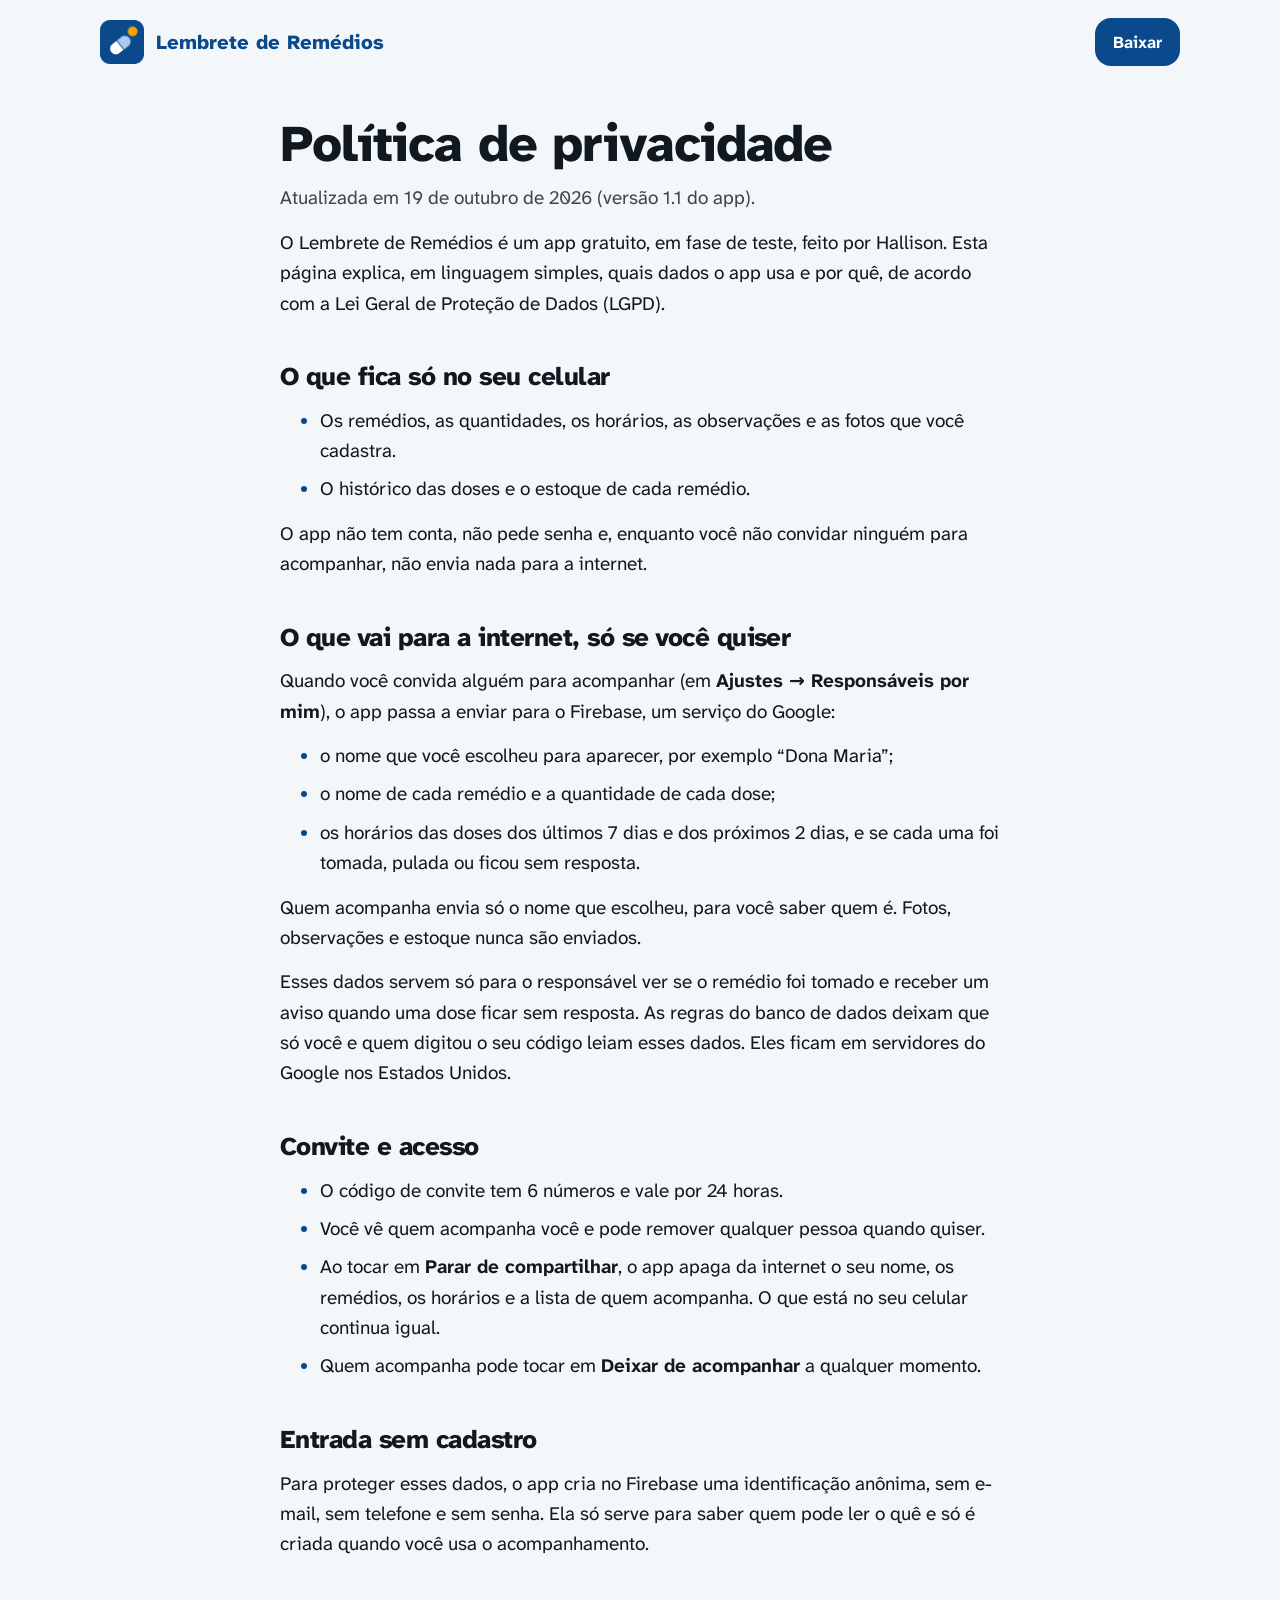
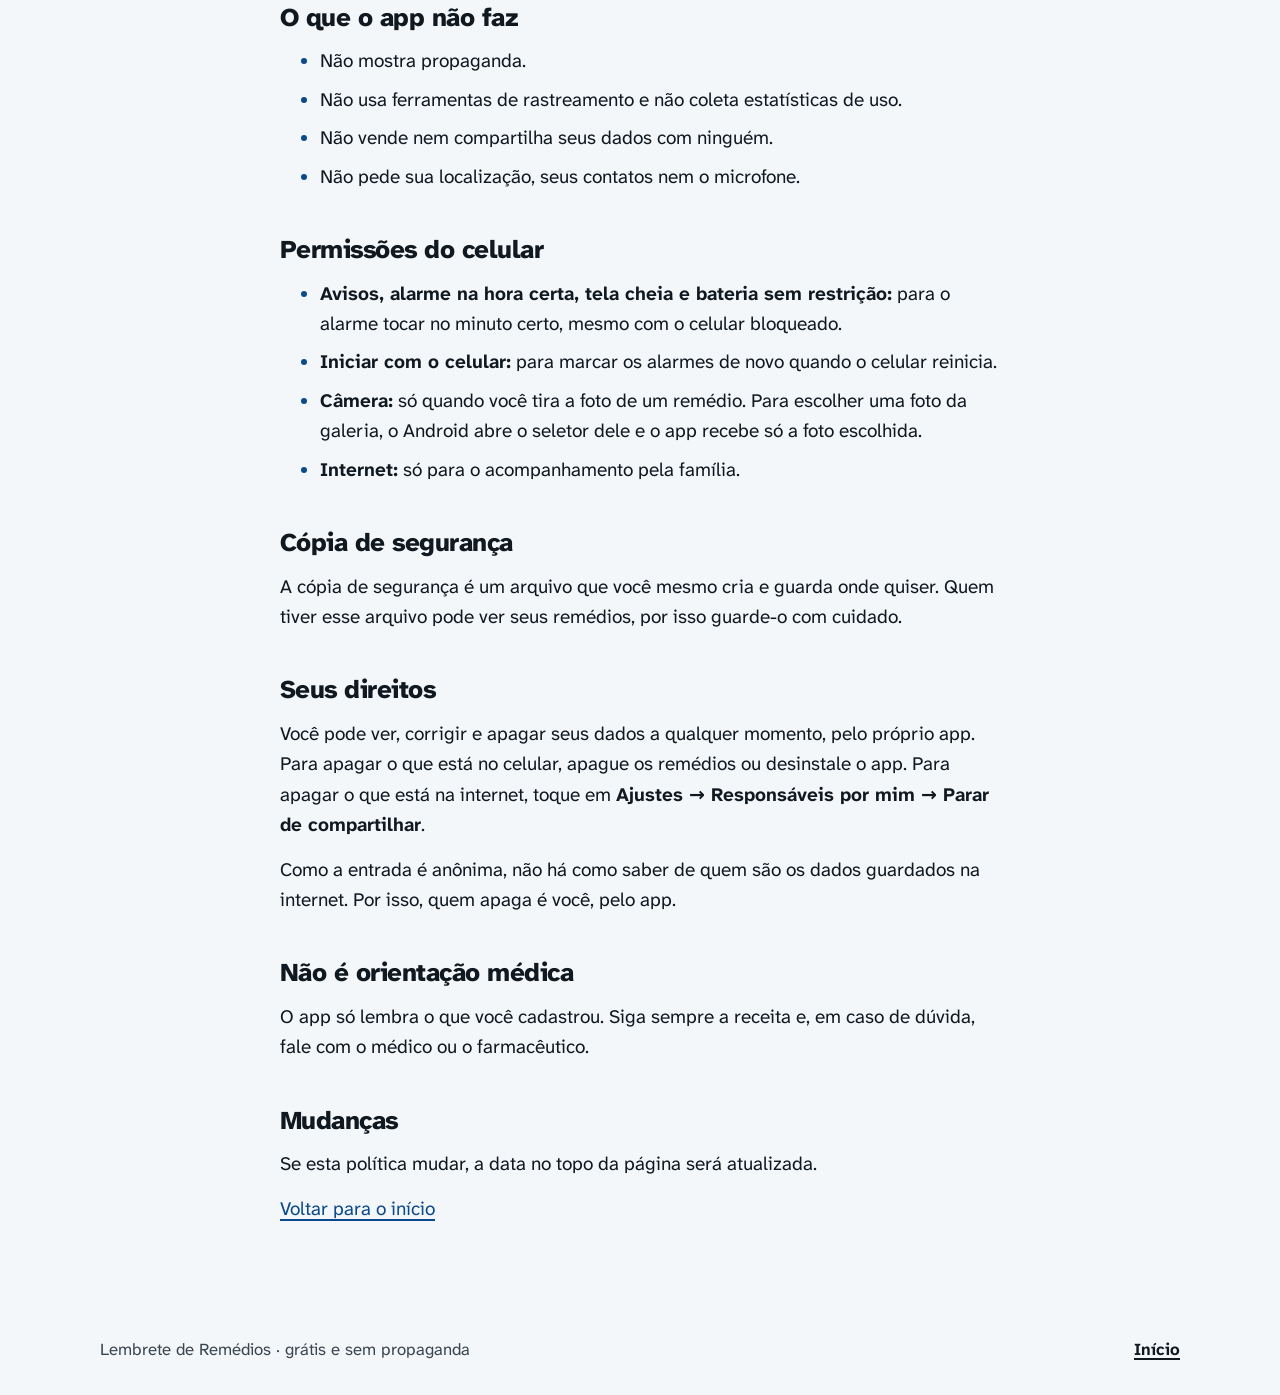
==== privacidade.html @ f66cbd7a "Pagina de download do Lembrete de Remedios" ====
<!doctype html>
<html lang="pt-BR">
<head>
  <meta charset="utf-8">
  <meta name="viewport" content="width=device-width, initial-scale=1, viewport-fit=cover">
  <title>Privacidade do Lembrete de Remédios</title>
  <meta name="description" content="Quais dados o app Lembrete de Remédios usa, onde ficam e como apagar, em linguagem simples.">
  <link rel="canonical" href="https://typwx.github.io/lembrete-remedios/privacidade.html">
  <meta name="theme-color" content="#0A4A8C">
  <link rel="icon" type="image/png" href="favicon.png">
  <link rel="apple-touch-icon" href="apple-touch-icon.png">
  <link rel="preconnect" href="https://fonts.googleapis.com">
  <link rel="preconnect" href="https://fonts.gstatic.com" crossorigin>
  <link rel="stylesheet" href="https://fonts.googleapis.com/css2?family=Atkinson+Hyperlegible+Next:wght@400;700;800&display=swap">
  <link rel="stylesheet" href="estilo.css">
</head>
<body>
  <a class="pular" href="#conteudo">Pular para o conteúdo</a>

  <header class="topo">
    <div class="largura">
      <a class="marca" href="./" aria-label="Lembrete de Remédios, início">
        <img src="icone-192.png" alt="Ícone do app" width="44" height="44">
        <span>Lembrete de Remédios</span>
      </a>
      <nav aria-label="Principal">
        <a class="botao pequeno" href="https://github.com/TypwX/lembrete-remedios/releases/latest/download/LembreteDeRemedios.apk">Baixar</a>
      </nav>
    </div>
  </header>

  <main id="conteudo" class="largura texto-longo">
    <h1>Política de privacidade</h1>
    <p class="data">Atualizada em 19 de outubro de 2026 (versão 1.1 do app).</p>

    <p>O Lembrete de Remédios é um app gratuito, em fase de teste, feito por Hallison. Esta página explica, em linguagem simples, quais dados o app usa e por quê, de acordo com a Lei Geral de Proteção de Dados (LGPD).</p>

    <h2>O que fica só no seu celular</h2>
    <ul>
      <li>Os remédios, as quantidades, os horários, as observações e as fotos que você cadastra.</li>
      <li>O histórico das doses e o estoque de cada remédio.</li>
    </ul>
    <p>O app não tem conta, não pede senha e, enquanto você não convidar ninguém para acompanhar, não envia nada para a internet.</p>

    <h2>O que vai para a internet, só se você quiser</h2>
    <p>Quando você convida alguém para acompanhar (em <strong>Ajustes → Responsáveis por mim</strong>), o app passa a enviar para o Firebase, um serviço do Google:</p>
    <ul>
      <li>o nome que você escolheu para aparecer, por exemplo “Dona Maria”;</li>
      <li>o nome de cada remédio e a quantidade de cada dose;</li>
      <li>os horários das doses dos últimos 7 dias e dos próximos 2 dias, e se cada uma foi tomada, pulada ou ficou sem resposta.</li>
    </ul>
    <p>Quem acompanha envia só o nome que escolheu, para você saber quem é. Fotos, observações e estoque nunca são enviados.</p>
    <p>Esses dados servem só para o responsável ver se o remédio foi tomado e receber um aviso quando uma dose ficar sem resposta. As regras do banco de dados deixam que só você e quem digitou o seu código leiam esses dados. Eles ficam em servidores do Google nos Estados Unidos.</p>

    <h2>Convite e acesso</h2>
    <ul>
      <li>O código de convite tem 6 números e vale por 24 horas.</li>
      <li>Você vê quem acompanha você e pode remover qualquer pessoa quando quiser.</li>
      <li>Ao tocar em <strong>Parar de compartilhar</strong>, o app apaga da internet o seu nome, os remédios, os horários e a lista de quem acompanha. O que está no seu celular continua igual.</li>
      <li>Quem acompanha pode tocar em <strong>Deixar de acompanhar</strong> a qualquer momento.</li>
    </ul>

    <h2>Entrada sem cadastro</h2>
    <p>Para proteger esses dados, o app cria no Firebase uma identificação anônima, sem e-mail, sem telefone e sem senha. Ela só serve para saber quem pode ler o quê e só é criada quando você usa o acompanhamento.</p>

    <h2>O que o app não faz</h2>
    <ul>
      <li>Não mostra propaganda.</li>
      <li>Não usa ferramentas de rastreamento e não coleta estatísticas de uso.</li>
      <li>Não vende nem compartilha seus dados com ninguém.</li>
      <li>Não pede sua localização, seus contatos nem o microfone.</li>
    </ul>

    <h2>Permissões do celular</h2>
    <ul>
      <li><strong>Avisos, alarme na hora certa, tela cheia e bateria sem restrição:</strong> para o alarme tocar no minuto certo, mesmo com o celular bloqueado.</li>
      <li><strong>Iniciar com o celular:</strong> para marcar os alarmes de novo quando o celular reinicia.</li>
      <li><strong>Câmera:</strong> só quando você tira a foto de um remédio. Para escolher uma foto da galeria, o Android abre o seletor dele e o app recebe só a foto escolhida.</li>
      <li><strong>Internet:</strong> só para o acompanhamento pela família.</li>
    </ul>

    <h2>Cópia de segurança</h2>
    <p>A cópia de segurança é um arquivo que você mesmo cria e guarda onde quiser. Quem tiver esse arquivo pode ver seus remédios, por isso guarde-o com cuidado.</p>

    <h2>Seus direitos</h2>
    <p>Você pode ver, corrigir e apagar seus dados a qualquer momento, pelo próprio app. Para apagar o que está no celular, apague os remédios ou desinstale o app. Para apagar o que está na internet, toque em <strong>Ajustes → Responsáveis por mim → Parar de compartilhar</strong>.</p>
    <p>Como a entrada é anônima, não há como saber de quem são os dados guardados na internet. Por isso, quem apaga é você, pelo app.</p>

    <h2>Não é orientação médica</h2>
    <p>O app só lembra o que você cadastrou. Siga sempre a receita e, em caso de dúvida, fale com o médico ou o farmacêutico.</p>

    <h2>Mudanças</h2>
    <p>Se esta política mudar, a data no topo da página será atualizada.</p>

    <p><a href="./">Voltar para o início</a></p>
  </main>

  <footer class="rodape">
    <div class="largura">
      <span>Lembrete de Remédios · grátis e sem propaganda</span>
      <a href="./">Início</a>
    </div>
  </footer>
</body>
</html>
---- estilo.css ----
/* Lembrete de Remédios: página de download.
   Mesmo mundo visual do app: azul do app, fonte Atkinson Hyperlegible (feita para
   quem enxerga pouco), fundo gelo e contraste alto. Uma única ousadia: a hora do
   alarme gigante atrás do celular na abertura. */

:root {
  --gelo: #F4F7FA;
  --branco: #FFFFFF;
  --tinta: #101820;
  --tinta-suave: #3A4550;
  --azul: #0A4A8C;
  --azul-escuro: #073566;
  --azul-claro: #E2ECF8;
  --azul-numero: #DCE7F3;
  --verde: #0A5530;
  --ambar: #F5A400;
  --borda: rgba(16, 24, 32, 0.12);
  --sombra-celular: 0 34px 60px -28px rgba(10, 40, 80, 0.45);
  --raio: 16px;
  --fonte: "Atkinson Hyperlegible Next", "Atkinson Hyperlegible", system-ui, -apple-system, "Segoe UI", Roboto, sans-serif;
  --ease-out: cubic-bezier(0.23, 1, 0.32, 1);
  color-scheme: light;
}

* { box-sizing: border-box; }
html { scroll-behavior: smooth; -webkit-text-size-adjust: 100%; }
body {
  margin: 0;
  background: var(--gelo);
  color: var(--tinta);
  font-family: var(--fonte);
  font-size: 1.1875rem;
  line-height: 1.6;
  overflow-wrap: break-word;
}
h1, h2, h3, p, ol, ul, dl, dd, figure { margin: 0; }
h1, h2, h3 { text-wrap: balance; line-height: 1.12; letter-spacing: -0.02em; }
img { max-width: 100%; height: auto; display: block; }
a { color: var(--azul); text-underline-offset: 0.2em; text-decoration-thickness: 2px; }
::selection { background: var(--azul); color: var(--branco); }
:focus-visible { outline: 3px solid var(--ambar); outline-offset: 3px; border-radius: 6px; }

.largura {
  width: 100%;
  max-width: 1120px;
  margin-inline: auto;
  padding-left: max(20px, env(safe-area-inset-left, 0px));
  padding-right: max(20px, env(safe-area-inset-right, 0px));
}

.pular {
  position: absolute; left: 12px; top: -60px; z-index: 10;
  background: var(--tinta); color: var(--branco); padding: 10px 16px; border-radius: 10px; font-weight: 700;
}
.pular:focus { top: 12px; }

/* ── Topo ── */
.topo { padding-block: 18px; }
.topo .largura { display: flex; align-items: center; justify-content: space-between; gap: 16px; }
.marca { display: inline-flex; align-items: center; gap: 12px; color: var(--azul); font-weight: 800; font-size: 1.25rem; text-decoration: none; }
.marca img { width: 44px; height: 44px; }
.topo nav { display: flex; align-items: center; gap: 28px; }
.topo nav a:not(.botao) { color: var(--tinta); font-weight: 700; text-decoration: none; font-size: 1.05rem; }

/* ── Botões ── */
.botao {
  display: inline-flex; align-items: center; justify-content: center; gap: 12px;
  min-height: 60px; padding: 0 28px; border-radius: var(--raio);
  background: var(--azul); color: var(--branco); font-weight: 700; font-size: 1.2rem; text-decoration: none;
  box-shadow: 0 10px 24px -14px rgba(10, 74, 140, 0.9);
  transition: transform 160ms var(--ease-out), background-color 160ms ease;
}
.botao:active { transform: scale(0.97); }
.botao svg { width: 24px; height: 24px; flex: none; }
.botao.pequeno { min-height: 48px; padding: 0 18px; font-size: 1.05rem; box-shadow: none; }
@media (hover: hover) and (pointer: fine) {
  .botao:hover { background: var(--azul-escuro); }
  .topo nav a:not(.botao):hover { color: var(--azul); }
}

/* ── Abertura ── */
.abertura { padding-block: 24px 72px; overflow: hidden; }
.abertura .largura { display: grid; grid-template-columns: minmax(0, 1.05fr) minmax(0, 0.95fr); align-items: center; gap: 40px; }
.abertura h1 { font-size: clamp(2.6rem, 6vw, 4.4rem); font-weight: 800; line-height: 1.04; max-width: 13ch; }
.abertura .resumo { margin-top: 20px; font-size: clamp(1.2rem, 1.9vw, 1.4rem); color: var(--tinta-suave); max-width: 34ch; }
.acao { margin-top: 32px; display: grid; justify-items: start; gap: 14px; }
.acao .detalhes { color: var(--tinta-suave); font-size: 1.05rem; }
.acao .detalhes a { font-weight: 700; }

/* A hora fica acima do celular, que cobre só a parte de baixo dos números. */
.relogio {
  --hora: clamp(7rem, 13.5vw, 11.5rem);
  position: relative; display: grid; justify-items: center;
  padding-top: calc(var(--hora) * 0.62);
}
.relogio .hora {
  position: absolute; top: 0; left: 50%; transform: translateX(-50%);
  font-weight: 800; font-size: var(--hora); letter-spacing: -0.03em; line-height: 1;
  color: var(--azul-numero); white-space: nowrap; user-select: none;
  font-variant-numeric: tabular-nums;
}
.celular {
  position: relative; width: min(280px, 76vw); padding: 10px; border-radius: 46px; background: #0D1520;
  box-shadow: var(--sombra-celular), inset 0 0 0 2px rgba(255, 255, 255, 0.07);
}
.celular::before { content: ""; position: absolute; top: 4px; left: 50%; width: 64px; height: 3px; margin-left: -32px; border-radius: 2px; background: rgba(255, 255, 255, 0.16); }
.celular img { width: 100%; border-radius: 36px; aspect-ratio: 390 / 844; object-fit: cover; }
.celular.medio { width: min(250px, 64vw); border-radius: 40px; }
.celular.medio img { border-radius: 31px; }

/* O momento da página: o celular "toca" uma vez ao abrir. */
.abertura .celular { animation: tocar 0.62s linear 0.9s 2 both; }
.abertura .celular::after {
  content: ""; position: absolute; inset: -2px; border-radius: 48px; pointer-events: none;
  box-shadow: 0 0 0 0 rgba(245, 164, 0, 0.55);
  animation: aro 1.5s var(--ease-out) 0.9s 2 both;
}
@keyframes tocar {
  0%, 100% { transform: none; }
  15% { transform: translateX(-6px) rotate(-1deg); }
  35% { transform: translateX(6px) rotate(1deg); }
  55% { transform: translateX(-5px) rotate(-0.6deg); }
  75% { transform: translateX(5px) rotate(0.6deg); }
}
@keyframes aro {
  from { box-shadow: 0 0 0 0 rgba(245, 164, 0, 0.55); }
  to { box-shadow: 0 0 0 28px rgba(245, 164, 0, 0); }
}

/* ── Seções ── */
.secao { padding-block: 88px; }
.secao h2 { font-size: clamp(2rem, 4.2vw, 3rem); font-weight: 800; max-width: 20ch; }
.secao .intro { margin-top: 16px; color: var(--tinta-suave); font-size: 1.25rem; max-width: 52ch; }

/* Como funciona: passos alternados com a tela real de cada um */
.passos { list-style: none; padding: 0; margin-top: 56px; display: grid; gap: 72px; }
.passo { display: grid; grid-template-columns: 1fr 1fr; align-items: center; gap: 48px; }
.passo:nth-child(even) .passo-texto { order: 2; }
.passo-texto { display: grid; gap: 12px; max-width: 34rem; }
.passo-numero {
  width: 56px; height: 56px; border-radius: 50%; display: grid; place-items: center;
  background: var(--azul); color: var(--branco); font-weight: 800; font-size: 1.5rem;
}
.passo h3 { font-size: clamp(1.6rem, 3vw, 2.1rem); font-weight: 800; }
.passo p { color: var(--tinta-suave); }
.passo figure { justify-self: center; }

/* Faixa azul: acessibilidade */
.faixa { background: var(--azul); color: var(--branco); }
.faixa h2 { color: var(--branco); }
.faixa .intro { color: #CFE2F8; }
.faixa .largura { display: grid; grid-template-columns: minmax(0, 0.9fr) minmax(0, 1.1fr); gap: 56px; align-items: start; }
.fatos { list-style: none; padding: 0; display: grid; gap: 22px; }
.fatos li { display: grid; grid-template-columns: 32px minmax(0, 1fr); gap: 14px; align-items: start; font-size: 1.25rem; }
.fatos svg { width: 32px; height: 32px; color: var(--ambar); }
.fatos strong { display: block; font-size: 1.35rem; }
.fatos span { color: #CFE2F8; }

/* Recursos: lista em duas colunas, sem cartões */
.recursos { display: grid; grid-template-columns: minmax(0, 1.25fr) minmax(0, 0.75fr); gap: 56px; align-items: start; margin-top: 48px; }
.recursos dl { display: grid; grid-template-columns: 1fr 1fr; gap: 0 40px; }
.recursos dl div { padding-block: 22px; border-top: 1px solid var(--borda); }
.recursos dt { font-weight: 800; font-size: 1.3rem; }
.recursos dd { margin-top: 6px; color: var(--tinta-suave); }
.recursos figure { justify-self: center; position: sticky; top: 24px; }

/* Família: fundo branco, dois celulares */
.familia { background: var(--branco); }
.familia .largura { display: grid; grid-template-columns: minmax(0, 1fr) minmax(0, 1fr); gap: 56px; align-items: center; }
.etapas { list-style: none; padding: 0; margin-top: 32px; display: grid; gap: 18px; counter-reset: etapa; }
.etapas li { counter-increment: etapa; display: grid; grid-template-columns: 40px minmax(0, 1fr); gap: 14px; font-size: 1.2rem; }
.etapas li::before {
  content: counter(etapa); width: 40px; height: 40px; border-radius: 50%; display: grid; place-items: center;
  background: var(--azul-claro); color: var(--azul); font-weight: 800;
}
.nota { margin-top: 24px; padding: 16px 20px; border-radius: var(--raio); background: var(--gelo); color: var(--tinta-suave); font-size: 1.1rem; }
.dupla { display: flex; justify-content: center; align-items: flex-start; gap: 20px; }
.dupla .celular:last-child { margin-top: 56px; }

/* Instalar */
.instalar .largura { display: grid; grid-template-columns: minmax(0, 1.1fr) minmax(0, 0.9fr); gap: 56px; align-items: start; }
.instrucoes { list-style: none; padding: 0; margin-top: 36px; display: grid; gap: 24px; counter-reset: passo; }
.instrucoes li { counter-increment: passo; display: grid; grid-template-columns: 48px minmax(0, 1fr); gap: 16px; font-size: 1.2rem; }
.instrucoes li::before {
  content: counter(passo); width: 48px; height: 48px; border-radius: 14px; display: grid; place-items: center;
  background: var(--azul); color: var(--branco); font-weight: 800; font-size: 1.3rem;
}
.instrucoes strong { display: block; font-size: 1.3rem; }
.aviso-instalar {
  background: var(--branco); border: 1px solid var(--borda); border-radius: 20px; padding: 28px; display: grid; gap: 14px;
}
.aviso-instalar h3 { font-size: 1.45rem; font-weight: 800; }
.aviso-instalar p { color: var(--tinta-suave); }

/* Perguntas */
.perguntas { margin-top: 40px; display: grid; gap: 12px; max-width: 820px; }
.perguntas details { background: var(--branco); border: 1px solid var(--borda); border-radius: var(--raio); }
.perguntas summary {
  list-style: none; cursor: pointer; padding: 20px 24px; font-weight: 800; font-size: 1.25rem;
  display: flex; justify-content: space-between; align-items: center; gap: 16px; min-height: 64px;
}
.perguntas summary::-webkit-details-marker { display: none; }
.perguntas summary::after {
  content: ""; flex: none; width: 14px; height: 14px; border-right: 3px solid var(--azul); border-bottom: 3px solid var(--azul);
  transform: rotate(45deg) translate(-3px, -3px); transition: transform 200ms var(--ease-out);
}
.perguntas details[open] summary::after { transform: rotate(225deg) translate(-3px, -3px); }
.perguntas details p { padding: 0 24px 22px; color: var(--tinta-suave); max-width: 64ch; }

/* Fecho */
.fecho { background: var(--azul-escuro); color: var(--branco); text-align: center; }
.fecho .largura { display: grid; justify-items: center; gap: 22px; }
.fecho h2 { color: var(--branco); max-width: 18ch; }
.fecho p { color: #CFE2F8; font-size: 1.25rem; }
.fecho .botao { background: var(--branco); color: var(--azul); box-shadow: none; }
@media (hover: hover) and (pointer: fine) { .fecho .botao:hover { background: var(--azul-claro); } }

/* Rodapé */
.rodape { padding-block: 32px; color: var(--tinta-suave); font-size: 1.05rem; }
.rodape .largura { display: flex; flex-wrap: wrap; justify-content: space-between; align-items: center; gap: 12px 28px; }
.rodape a { color: var(--tinta); font-weight: 700; }

/* Privacidade */
.texto-longo { max-width: 760px; padding-block: 32px 80px; }
.texto-longo h1 { font-size: clamp(2.2rem, 5vw, 3.2rem); font-weight: 800; }
.texto-longo .data { margin-top: 10px; color: var(--tinta-suave); }
.texto-longo h2 { font-size: 1.6rem; font-weight: 800; margin-top: 44px; }
.texto-longo p, .texto-longo ul { margin-top: 14px; }
.texto-longo li { margin-top: 8px; }
.texto-longo li::marker { color: var(--azul); }

/* ── Celular e tablet ── */
@media (max-width: 900px) {
  .topo nav a:not(.botao) { display: none; }
  .abertura { padding-block: 8px 48px; }
  .abertura .largura, .faixa .largura, .familia .largura, .instalar .largura { grid-template-columns: minmax(0, 1fr); gap: 40px; }
  .relogio { --hora: clamp(5.5rem, 25vw, 9rem); }
  .secao { padding-block: 64px; }
  .passos { gap: 56px; margin-top: 40px; }
  .passo { grid-template-columns: minmax(0, 1fr); gap: 24px; }
  .passo:nth-child(even) .passo-texto { order: 0; }
  .recursos { grid-template-columns: minmax(0, 1fr); gap: 32px; }
  .recursos figure { position: static; }
  .dupla .celular:last-child { margin-top: 40px; }
}
@media (max-width: 560px) {
  .acao, .acao .botao { width: 100%; }
  .recursos dl { grid-template-columns: minmax(0, 1fr); }
  .dupla { gap: 12px; }
  .dupla .celular.medio { width: 46vw; padding: 7px; border-radius: 30px; }
  .dupla .celular.medio img { border-radius: 24px; }
  .marca span { font-size: 1.1rem; }
}

@media (prefers-reduced-motion: reduce) {
  html { scroll-behavior: auto; }
  .abertura .celular, .abertura .celular::after { animation: none; }
}
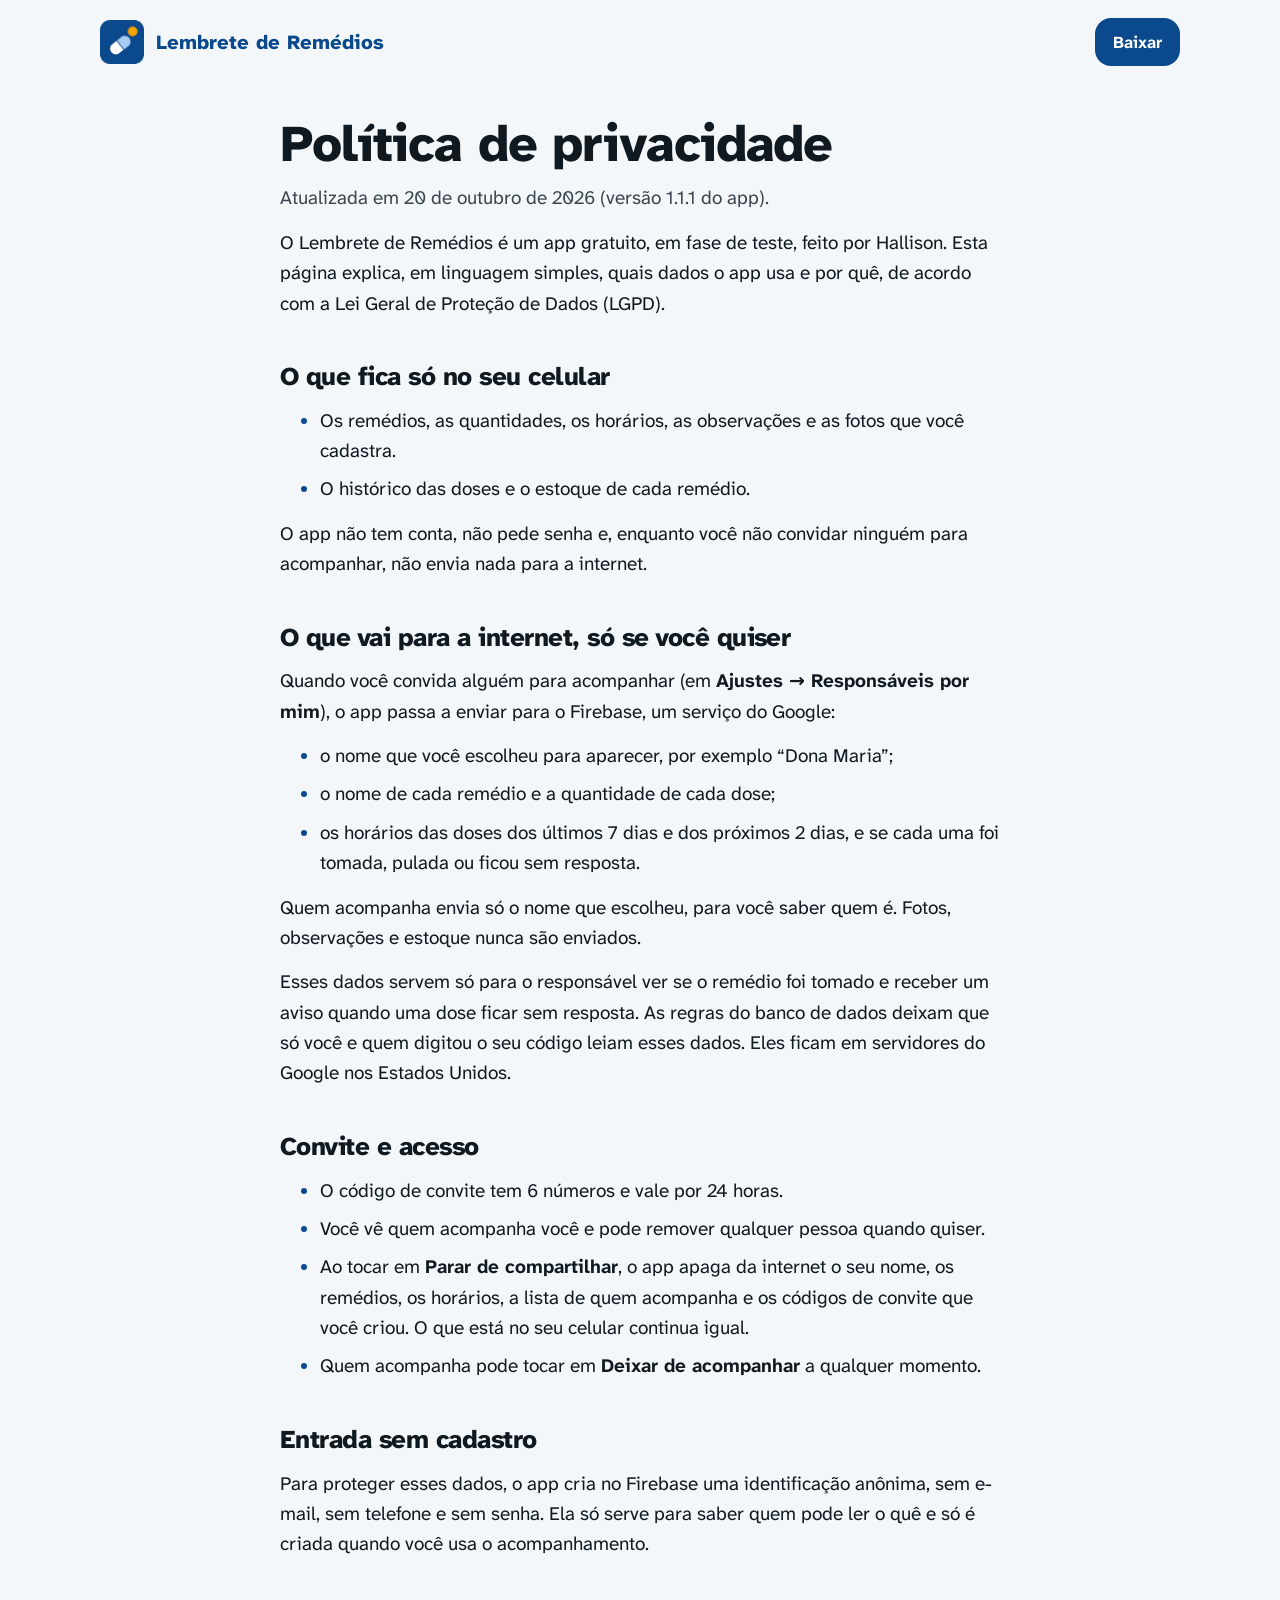
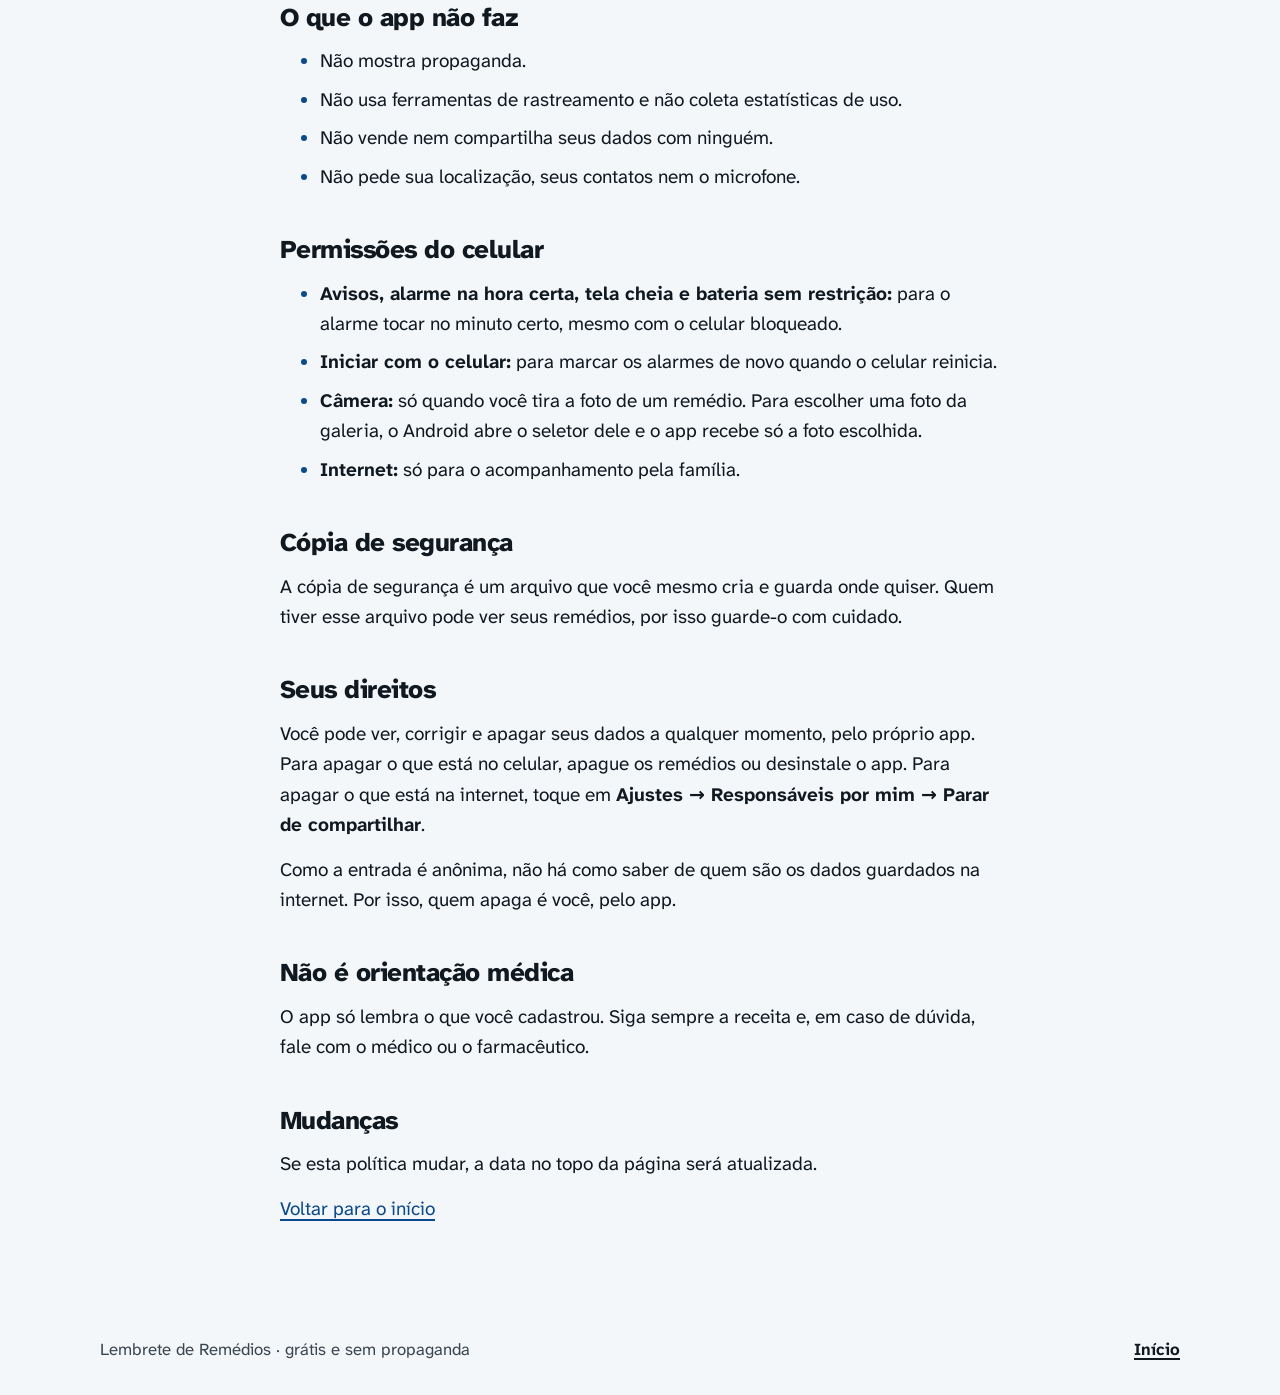
==== commit 7122ecc0: "Versao 1.1.1: arquivo de 66 MB" ====
--- a/privacidade.html
+++ b/privacidade.html
@@ -31,7 +31,7 @@
 
   <main id="conteudo" class="largura texto-longo">
     <h1>Política de privacidade</h1>
-    <p class="data">Atualizada em 19 de outubro de 2026 (versão 1.1 do app).</p>
+    <p class="data">Atualizada em 20 de outubro de 2026 (versão 1.1.1 do app).</p>
 
     <p>O Lembrete de Remédios é um app gratuito, em fase de teste, feito por Hallison. Esta página explica, em linguagem simples, quais dados o app usa e por quê, de acordo com a Lei Geral de Proteção de Dados (LGPD).</p>
 
@@ -56,7 +56,7 @@
     <ul>
       <li>O código de convite tem 6 números e vale por 24 horas.</li>
       <li>Você vê quem acompanha você e pode remover qualquer pessoa quando quiser.</li>
-      <li>Ao tocar em <strong>Parar de compartilhar</strong>, o app apaga da internet o seu nome, os remédios, os horários e a lista de quem acompanha. O que está no seu celular continua igual.</li>
+      <li>Ao tocar em <strong>Parar de compartilhar</strong>, o app apaga da internet o seu nome, os remédios, os horários, a lista de quem acompanha e os códigos de convite que você criou. O que está no seu celular continua igual.</li>
       <li>Quem acompanha pode tocar em <strong>Deixar de acompanhar</strong> a qualquer momento.</li>
     </ul>
 
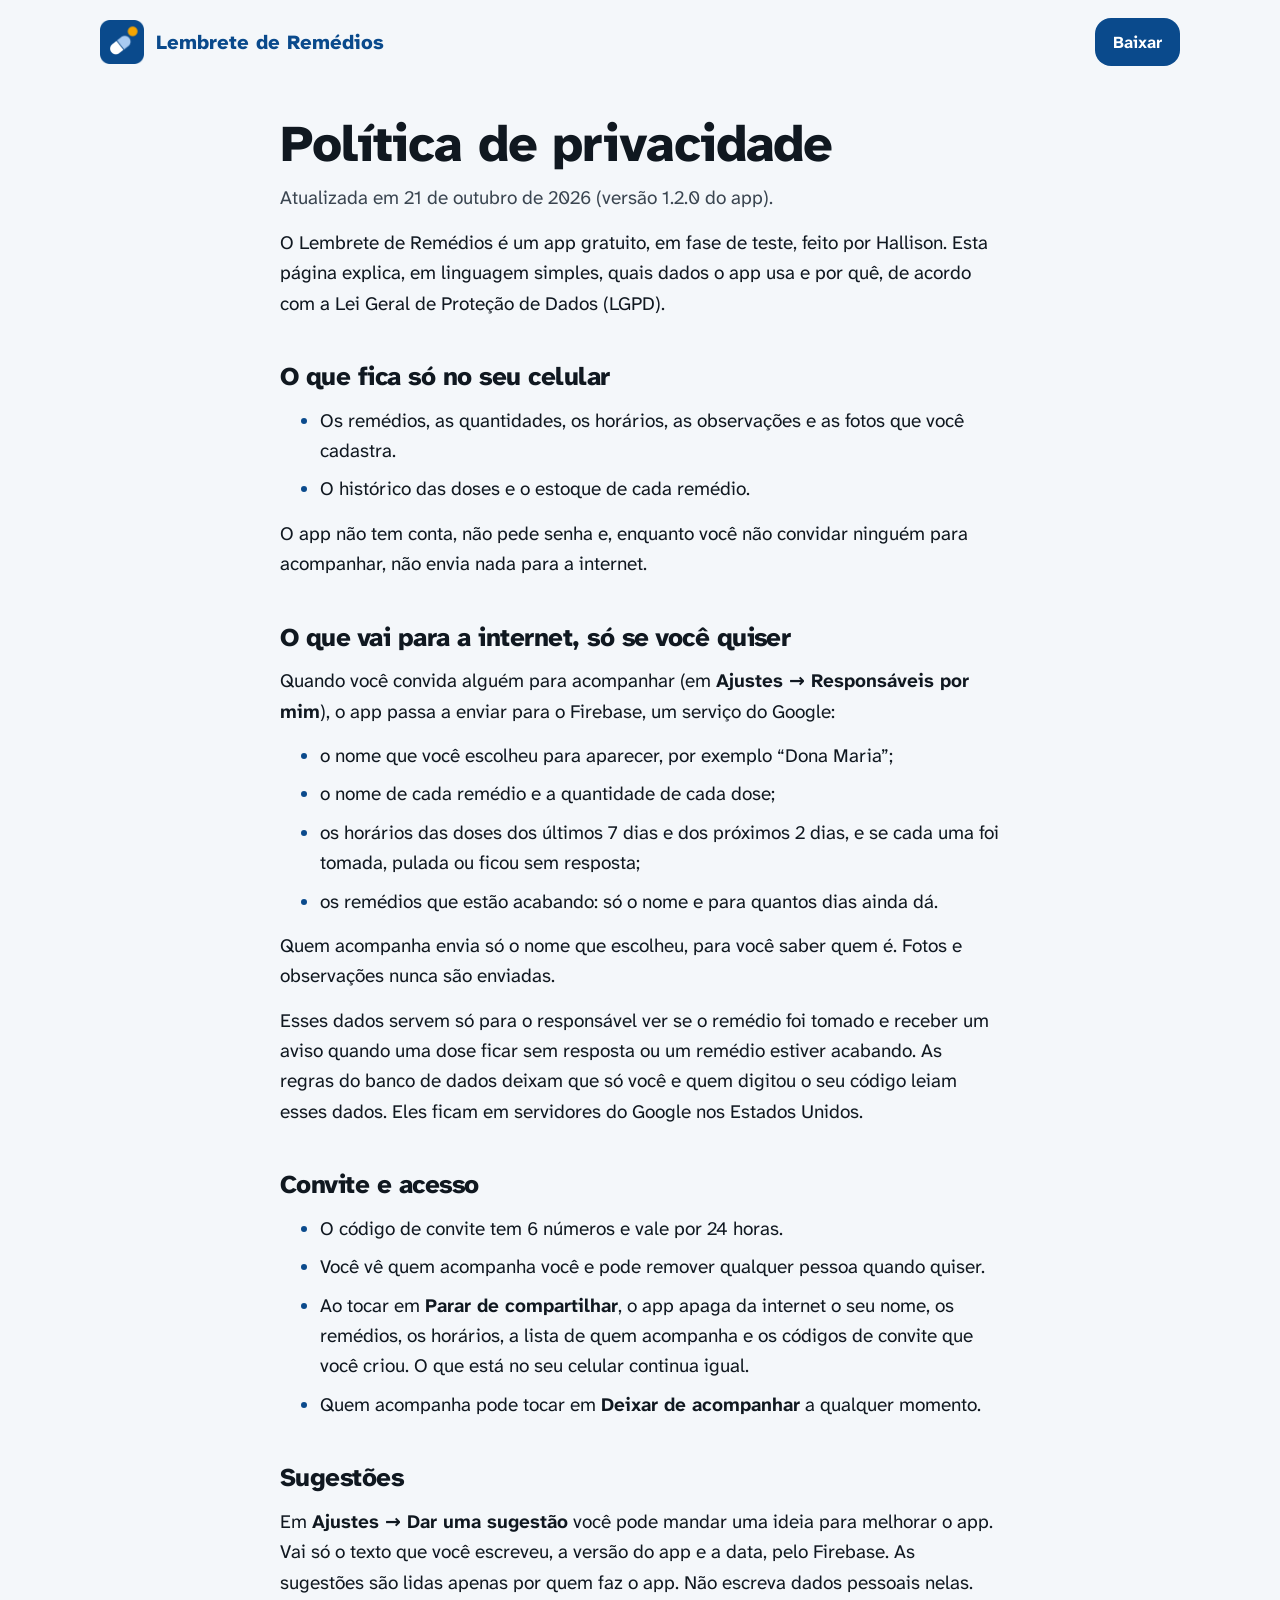
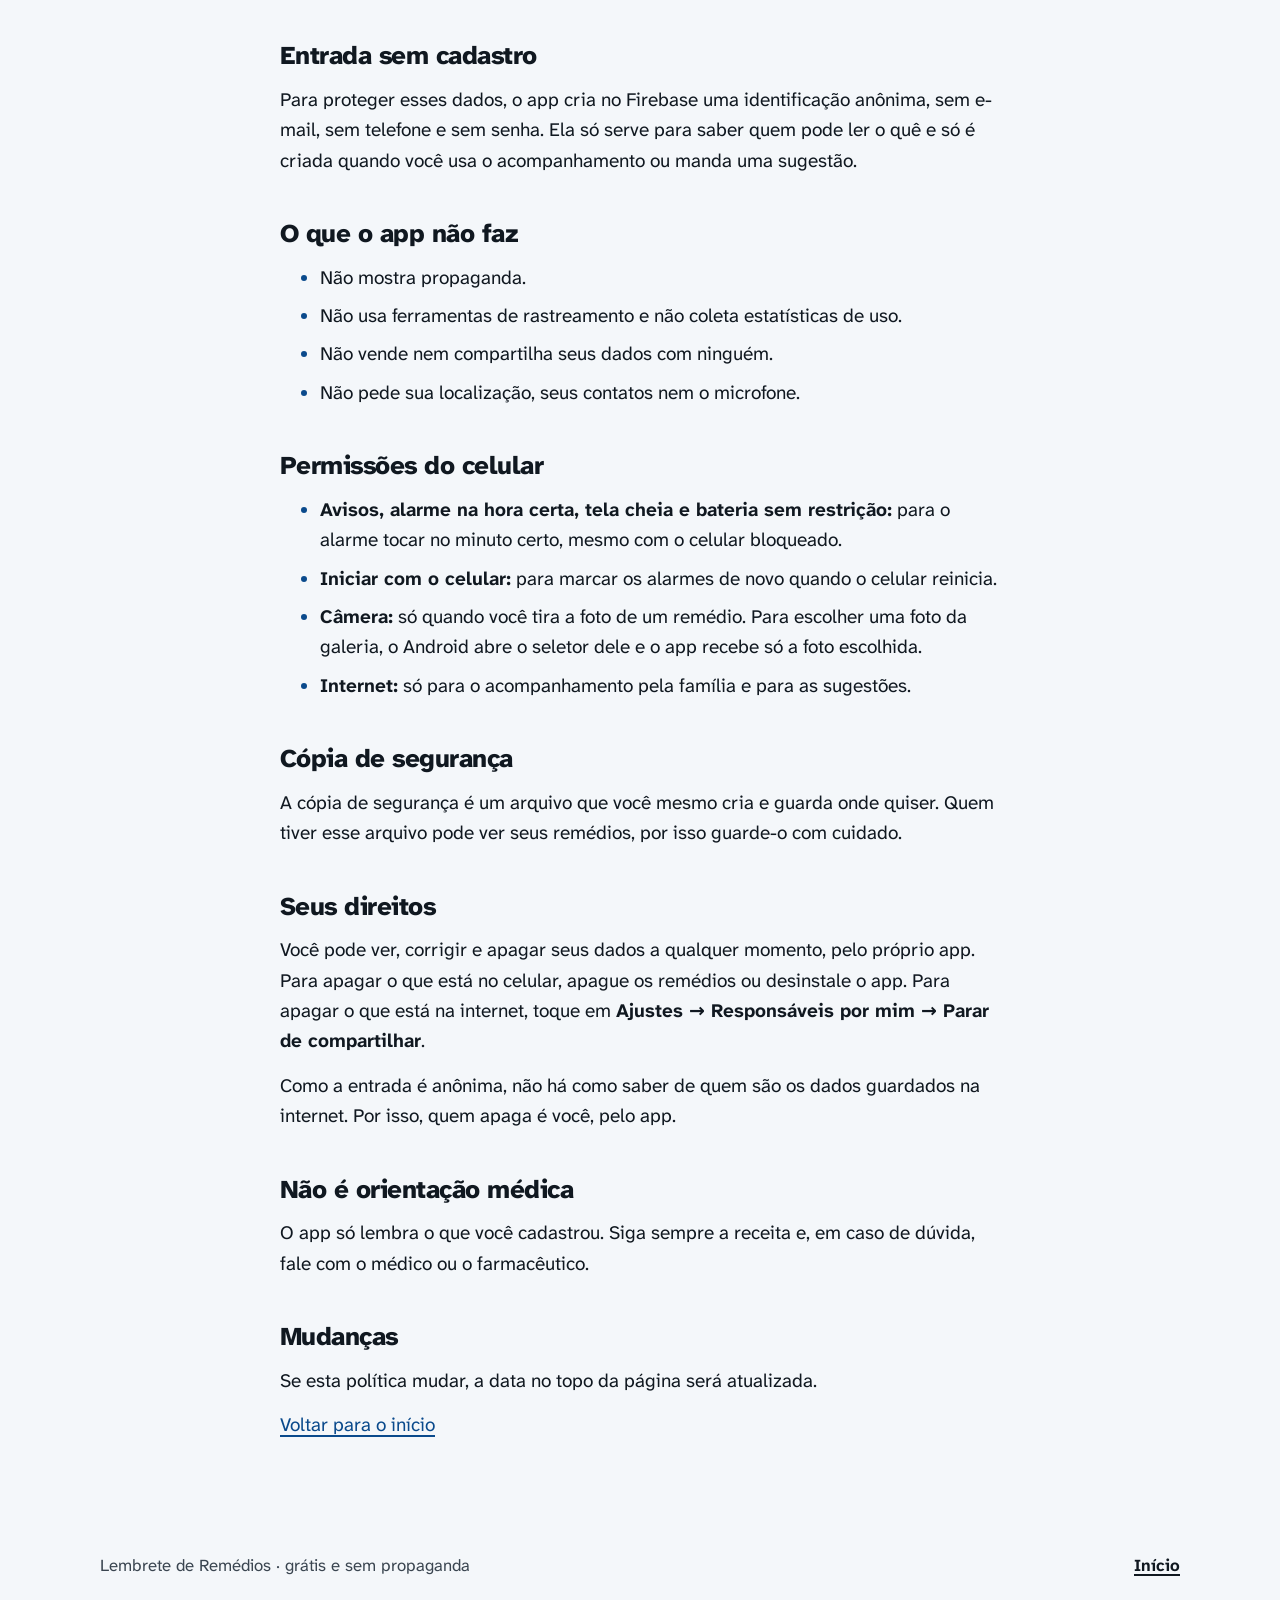
==== commit 78690310: "Versao 1.2.0: novidades e privacidade" ====
--- a/privacidade.html
+++ b/privacidade.html
@@ -31,7 +31,7 @@
 
   <main id="conteudo" class="largura texto-longo">
     <h1>Política de privacidade</h1>
-    <p class="data">Atualizada em 20 de outubro de 2026 (versão 1.1.1 do app).</p>
+    <p class="data">Atualizada em 21 de outubro de 2026 (versão 1.2.0 do app).</p>
 
     <p>O Lembrete de Remédios é um app gratuito, em fase de teste, feito por Hallison. Esta página explica, em linguagem simples, quais dados o app usa e por quê, de acordo com a Lei Geral de Proteção de Dados (LGPD).</p>
 
@@ -47,10 +47,11 @@
     <ul>
       <li>o nome que você escolheu para aparecer, por exemplo “Dona Maria”;</li>
       <li>o nome de cada remédio e a quantidade de cada dose;</li>
-      <li>os horários das doses dos últimos 7 dias e dos próximos 2 dias, e se cada uma foi tomada, pulada ou ficou sem resposta.</li>
+      <li>os horários das doses dos últimos 7 dias e dos próximos 2 dias, e se cada uma foi tomada, pulada ou ficou sem resposta;</li>
+      <li>os remédios que estão acabando: só o nome e para quantos dias ainda dá.</li>
     </ul>
-    <p>Quem acompanha envia só o nome que escolheu, para você saber quem é. Fotos, observações e estoque nunca são enviados.</p>
-    <p>Esses dados servem só para o responsável ver se o remédio foi tomado e receber um aviso quando uma dose ficar sem resposta. As regras do banco de dados deixam que só você e quem digitou o seu código leiam esses dados. Eles ficam em servidores do Google nos Estados Unidos.</p>
+    <p>Quem acompanha envia só o nome que escolheu, para você saber quem é. Fotos e observações nunca são enviadas.</p>
+    <p>Esses dados servem só para o responsável ver se o remédio foi tomado e receber um aviso quando uma dose ficar sem resposta ou um remédio estiver acabando. As regras do banco de dados deixam que só você e quem digitou o seu código leiam esses dados. Eles ficam em servidores do Google nos Estados Unidos.</p>
 
     <h2>Convite e acesso</h2>
     <ul>
@@ -60,8 +61,11 @@
       <li>Quem acompanha pode tocar em <strong>Deixar de acompanhar</strong> a qualquer momento.</li>
     </ul>
 
+    <h2>Sugestões</h2>
+    <p>Em <strong>Ajustes → Dar uma sugestão</strong> você pode mandar uma ideia para melhorar o app. Vai só o texto que você escreveu, a versão do app e a data, pelo Firebase. As sugestões são lidas apenas por quem faz o app. Não escreva dados pessoais nelas.</p>
+
     <h2>Entrada sem cadastro</h2>
-    <p>Para proteger esses dados, o app cria no Firebase uma identificação anônima, sem e-mail, sem telefone e sem senha. Ela só serve para saber quem pode ler o quê e só é criada quando você usa o acompanhamento.</p>
+    <p>Para proteger esses dados, o app cria no Firebase uma identificação anônima, sem e-mail, sem telefone e sem senha. Ela só serve para saber quem pode ler o quê e só é criada quando você usa o acompanhamento ou manda uma sugestão.</p>
 
     <h2>O que o app não faz</h2>
     <ul>
@@ -76,7 +80,7 @@
       <li><strong>Avisos, alarme na hora certa, tela cheia e bateria sem restrição:</strong> para o alarme tocar no minuto certo, mesmo com o celular bloqueado.</li>
       <li><strong>Iniciar com o celular:</strong> para marcar os alarmes de novo quando o celular reinicia.</li>
       <li><strong>Câmera:</strong> só quando você tira a foto de um remédio. Para escolher uma foto da galeria, o Android abre o seletor dele e o app recebe só a foto escolhida.</li>
-      <li><strong>Internet:</strong> só para o acompanhamento pela família.</li>
+      <li><strong>Internet:</strong> só para o acompanhamento pela família e para as sugestões.</li>
     </ul>
 
     <h2>Cópia de segurança</h2>
